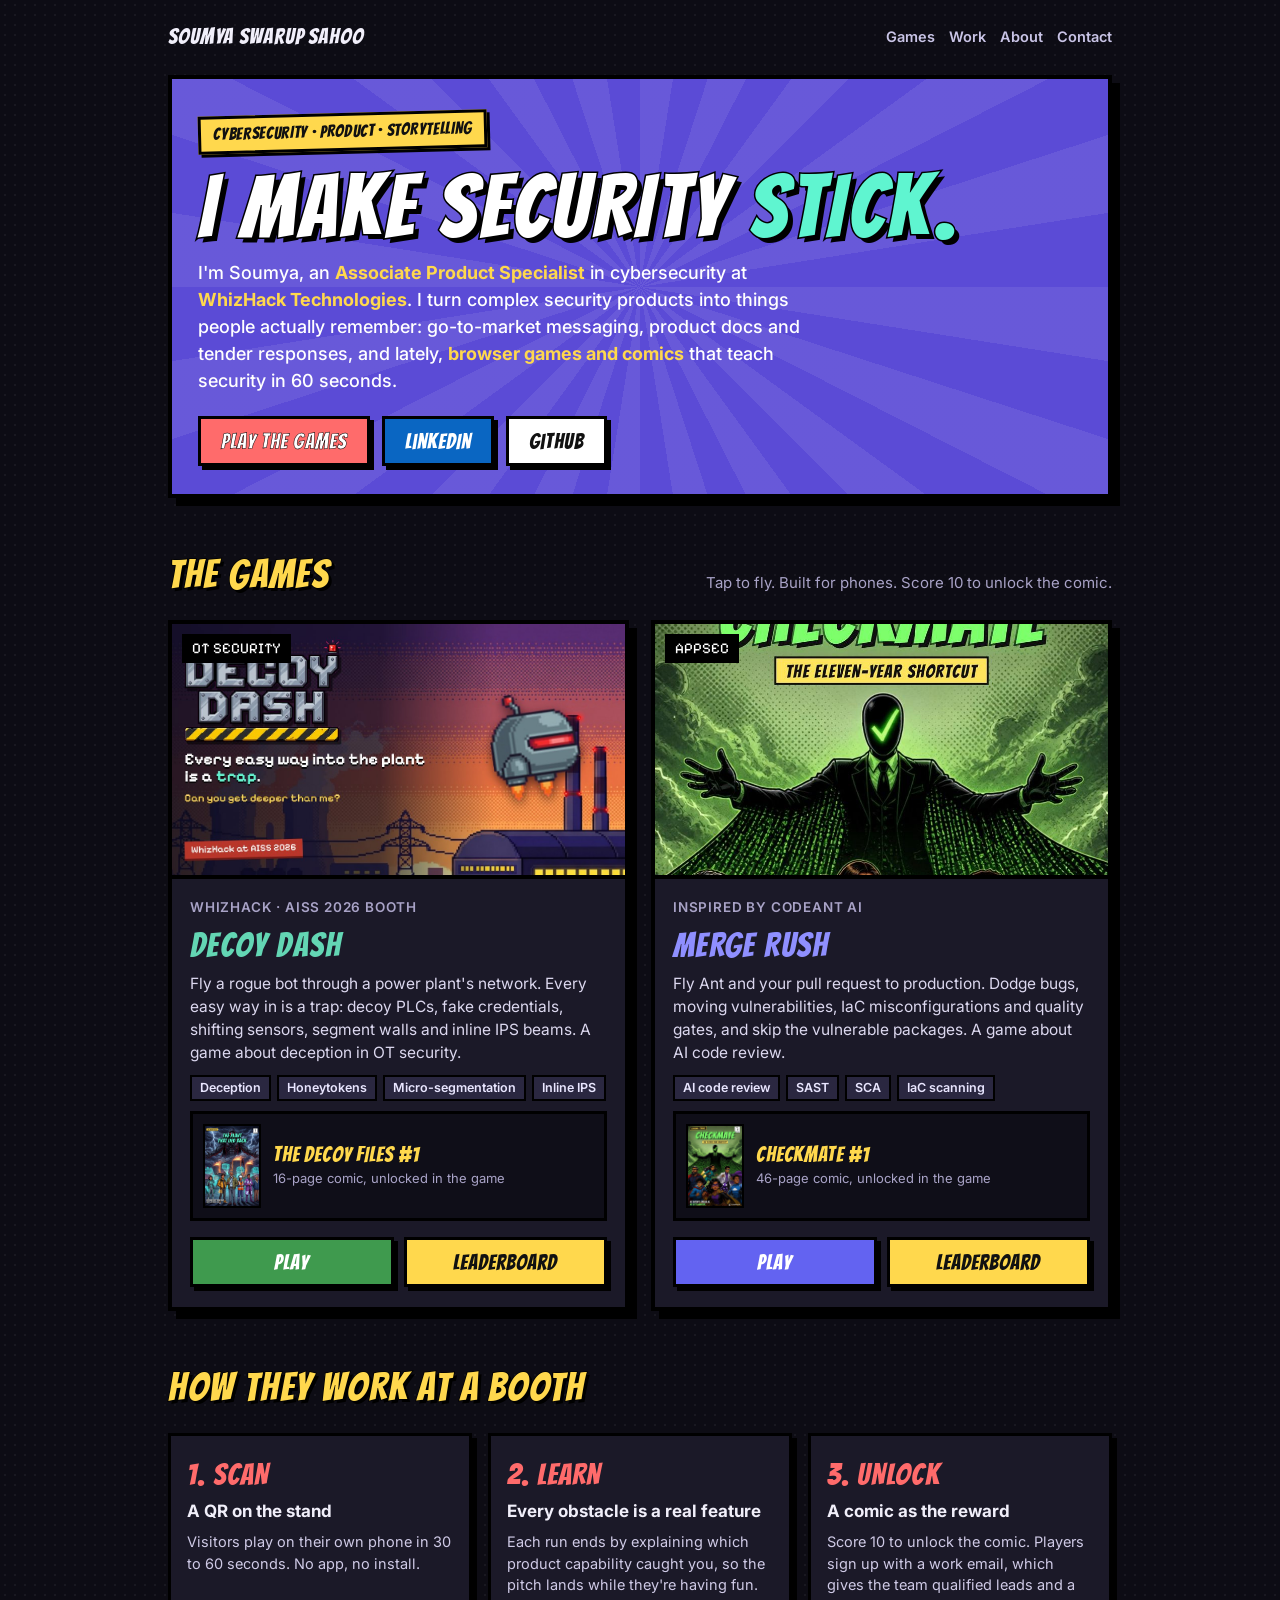
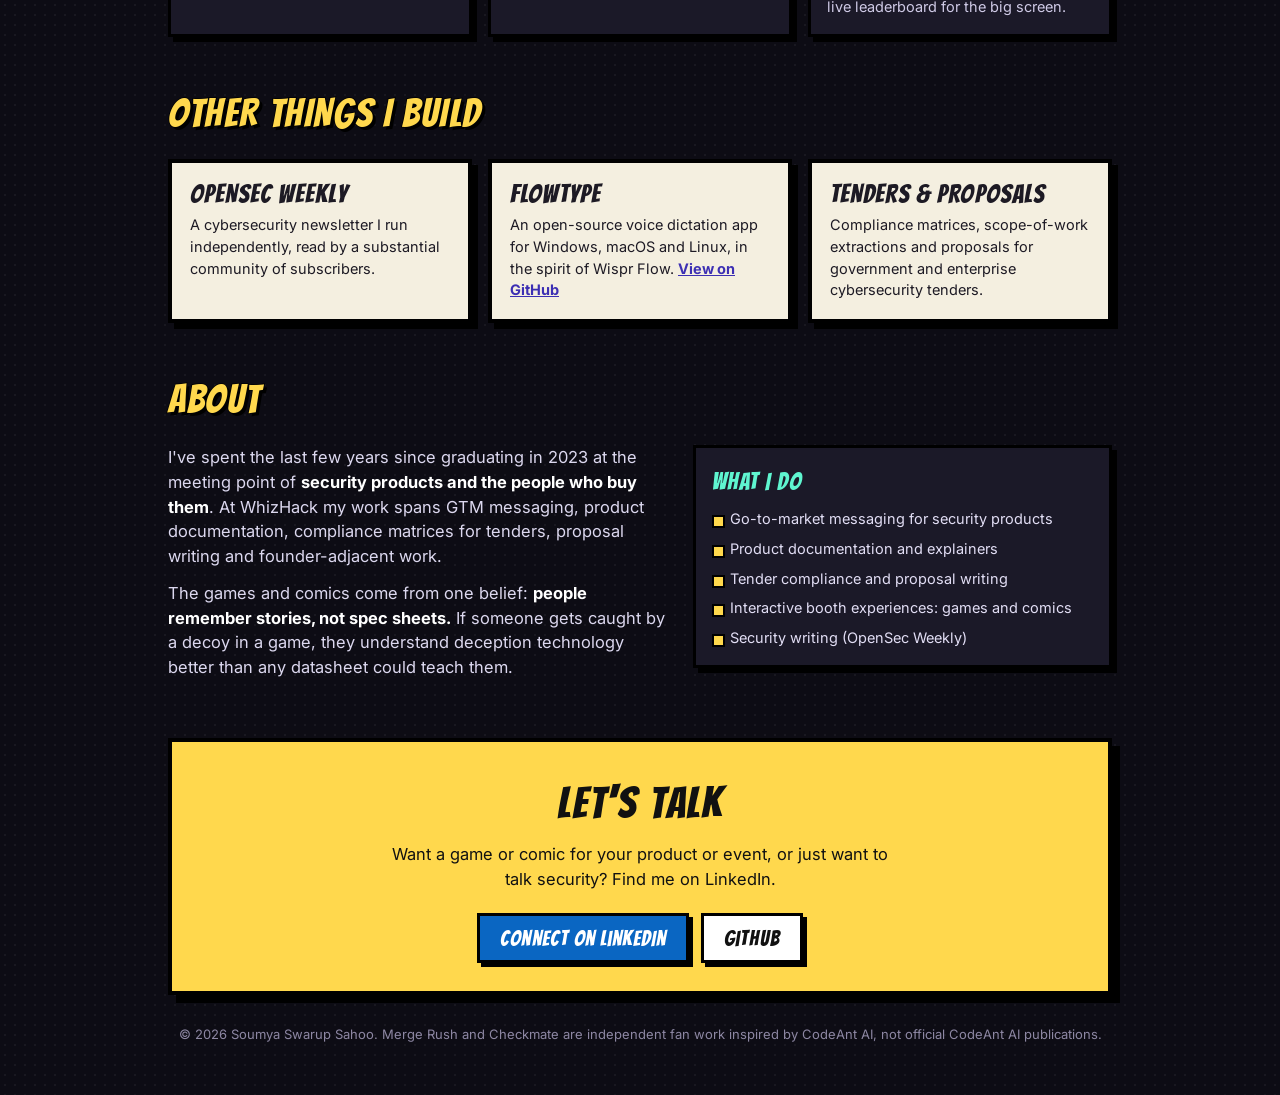
==== index.html @ ad382473 "Add portfolio homepage linking Decoy Dash and Merge Rush Co-Authored-By: Claude Opus 5.5 <noreply@an" ====
<!DOCTYPE html>
<html lang="en">
<head>
<meta charset="utf-8">
<meta name="viewport" content="width=device-width,initial-scale=1,viewport-fit=cover">
<title>Soumya Swarup Sahoo — cybersecurity, games and comics</title>
<meta name="description" content="Soumya Swarup Sahoo: Associate Product Specialist in cybersecurity at WhizHack. Browser games and comics that explain security, plus OpenSec Weekly and FlowType.">
<meta name="theme-color" content="#0d0c14">
<meta property="og:title" content="Soumya Swarup Sahoo">
<meta property="og:description" content="Cybersecurity product work, plus games and comics that make security stick.">
<meta property="og:url" content="https://soumyaswarrup.github.io/">
<meta property="og:image" content="https://soumyaswarrup.github.io/decoy-dash/art/og.jpg">
<meta name="twitter:card" content="summary_large_image">
<link rel="preconnect" href="https://fonts.googleapis.com"><link rel="preconnect" href="https://fonts.gstatic.com" crossorigin>
<link href="https://fonts.googleapis.com/css2?family=Bangers&family=Inter:wght@400;500;600;700&family=Pixelify+Sans:wght@500;700&display=swap" rel="stylesheet">
<style>
*{box-sizing:border-box;margin:0;padding:0}
html{scroll-behavior:smooth}
body{background:#0d0c14;color:#f1effa;font-family:Inter,system-ui,sans-serif;line-height:1.5;
  background-image:radial-gradient(rgba(255,255,255,.05) 1px,transparent 1.4px);background-size:10px 10px}
a{color:inherit}
.wrap{max-width:980px;margin:0 auto;padding:max(20px,env(safe-area-inset-top)) 18px 50px}
.bang{font-family:Bangers,Impact,sans-serif;letter-spacing:.04em;font-weight:400}
.px{font-family:"Pixelify Sans",monospace;font-variant-ligatures:none}

nav{display:flex;justify-content:space-between;align-items:center;gap:12px;margin-bottom:22px}
nav .me{font-size:22px}
nav .links{display:flex;gap:14px;font-size:14.5px;font-weight:600}
nav .links a{text-decoration:none;color:#c9c4e6}
nav .links a:hover{color:#ffd84d}

.hero{position:relative;border:4px solid #000;background:#5b4bd6;box-shadow:8px 8px 0 #000;padding:34px 26px 28px;overflow:hidden}
.hero::before{content:"";position:absolute;inset:-60%;background:repeating-conic-gradient(rgba(255,255,255,.08) 0 9deg,transparent 9deg 18deg);animation:spin 50s linear infinite}
@keyframes spin{to{transform:rotate(360deg)}}
.hero>*{position:relative}
.tag{display:inline-block;background:#ffd84d;color:#111;border:3px solid #000;padding:3px 12px;font-size:17px;box-shadow:3px 3px 0 #000;transform:rotate(-1.5deg)}
.hero h1{font-size:clamp(46px,9vw,88px);line-height:.92;margin:16px 0 12px;color:#fff;-webkit-text-stroke:3px #000;paint-order:stroke fill;text-shadow:5px 5px 0 #000}
.hero h1 em{font-style:normal;color:#5ff5d0}
.hero p{font-size:18px;max-width:640px;color:#fff;font-weight:500}
.hero p b{color:#ffd84d;font-weight:700}
.cta{display:flex;flex-wrap:wrap;gap:12px;margin-top:22px}
.btn{display:inline-flex;align-items:center;justify-content:center;gap:8px;height:50px;padding:0 20px;border:3px solid #000;box-shadow:4px 4px 0 #000;font-family:Bangers,sans-serif;font-size:21px;letter-spacing:.05em;text-decoration:none;color:#111;background:#ffd84d;transition:transform .06s}
.btn:active{transform:translate(3px,3px);box-shadow:1px 1px 0 #000}
.btn.li{background:#0a66c2;color:#fff}.btn.gh{background:#fff}.btn.teal{background:#5ff5d0}.btn.red{background:#ff6b6b;color:#fff;-webkit-text-stroke:.5px #000}
.btn:focus-visible{outline:3px solid #fff;outline-offset:3px}

section{margin-top:46px}
.sh{display:flex;align-items:baseline;justify-content:space-between;gap:10px;margin-bottom:16px;flex-wrap:wrap}
.sh h2{font-size:40px;color:#ffd84d;-webkit-text-stroke:1.5px #000;paint-order:stroke fill;text-shadow:3px 3px 0 #000}
.sh span{color:#a9a3c7;font-size:15px}

.games{display:grid;grid-template-columns:1fr 1fr;gap:22px}
.game{border:4px solid #000;box-shadow:8px 8px 0 #000;background:#1b1928;display:flex;flex-direction:column}
.shot{position:relative;aspect-ratio:16/9;overflow:hidden;border-bottom:4px solid #000;background:#111}
.shot img{width:100%;height:100%;object-fit:cover;display:block}
.shot .badge{position:absolute;left:10px;top:10px;background:#000;color:#fff;font-size:15px;padding:3px 10px}
.game .body{padding:18px 18px 20px;display:flex;flex-direction:column;gap:10px;flex:1}
.game h3{font-size:34px;line-height:1}
.game.dd h3{color:#63d6b4}.game.mr h3{color:#8f8fff}
.game .for{font-size:13.5px;color:#a9a3c7;font-weight:600;text-transform:uppercase;letter-spacing:.06em}
.game p{font-size:15.5px;color:#dcd8ef}
.chips{display:flex;flex-wrap:wrap;gap:6px}
.chips i{font-style:normal;font-size:12.5px;font-weight:600;background:#2a2740;border:2px solid #000;padding:2px 8px;color:#e9e6ff}
.game .row{display:grid;grid-template-columns:1fr 1fr;gap:10px;margin-top:auto;padding-top:6px}
.game .row .btn{width:100%;padding:0 10px}
.game.dd .play{background:#3f9a4e;color:#fff}.game.mr .play{background:#6363f1;color:#fff}
.comic{display:flex;gap:12px;align-items:center;background:#0f0e18;border:3px solid #000;padding:10px;text-decoration:none}
.comic img{width:58px;height:84px;object-fit:cover;border:2px solid #000;flex:0 0 auto}
.comic b{display:block;font-family:Bangers,sans-serif;font-weight:400;font-size:21px;letter-spacing:.04em;color:#ffd84d;line-height:1}
.comic small{font-size:13px;color:#a9a3c7}

.how{display:grid;grid-template-columns:repeat(3,1fr);gap:16px}
.step{background:#1b1928;border:3px solid #000;box-shadow:5px 5px 0 #000;padding:16px}
.step .n{font-size:30px;color:#ff6b6b}
.step h4{font-size:17px;margin:2px 0 6px}
.step p{font-size:14.5px;color:#cfcae6}

.work{display:grid;grid-template-columns:repeat(3,1fr);gap:16px}
.card{background:#f4efe0;color:#1d1a24;border:4px solid #000;box-shadow:6px 6px 0 #000;padding:18px}
.card h3{font-size:26px;line-height:1.05;margin-bottom:6px}
.card p{font-size:14.5px}
.card a{font-weight:700;color:#3c2fb3}

.about{display:grid;grid-template-columns:1.2fr 1fr;gap:22px;align-items:start}
.about .text p{font-size:16.5px;color:#dcd8ef;margin-bottom:12px}
.about .text b{color:#fff}
.skills{background:#1b1928;border:3px solid #000;box-shadow:5px 5px 0 #000;padding:16px}
.skills h4{font-size:24px;color:#5ff5d0;margin-bottom:8px}
.skills ul{list-style:none;display:grid;gap:8px}
.skills li{font-size:14.5px;padding-left:18px;position:relative;color:#e2def5}
.skills li::before{content:"";position:absolute;left:0;top:7px;width:9px;height:9px;background:#ffd84d;border:2px solid #000}

.contact{text-align:center;border:4px solid #000;background:#ffd84d;color:#111;box-shadow:8px 8px 0 #000;padding:28px 18px}
.contact h2{font-size:44px}
.contact p{font-size:16.5px;max-width:520px;margin:6px auto 18px}
.contact .cta{justify-content:center}
footer{margin-top:30px;text-align:center;font-size:13px;color:#8d87a3}

@media (max-width:760px){
  .games,.how,.work,.about{grid-template-columns:1fr}
  nav .links{display:none}
  .hero{padding:26px 18px 22px}.hero p{font-size:16.5px}
}
@media (prefers-reduced-motion:reduce){.hero::before{animation:none}}
</style>
</head>
<body>
<div class="wrap">
  <nav>
    <div class="me bang">SOUMYA SWARUP SAHOO</div>
    <div class="links"><a href="#games">Games</a><a href="#work">Work</a><a href="#about">About</a><a href="#contact">Contact</a></div>
  </nav>

  <header class="hero">
    <span class="tag bang">CYBERSECURITY · PRODUCT · STORYTELLING</span>
    <h1 class="bang">I MAKE SECURITY <em>STICK.</em></h1>
    <p>I'm Soumya, an <b>Associate Product Specialist</b> in cybersecurity at <b>WhizHack Technologies</b>. I turn complex security products into things people actually remember: go-to-market messaging, product docs and tender responses, and lately, <b>browser games and comics</b> that teach security in 60 seconds.</p>
    <div class="cta">
      <a class="btn red" href="#games">Play the games</a>
      <a class="btn li" href="https://www.linkedin.com/in/soumyaswarrup/" target="_blank" rel="noopener">LinkedIn</a>
      <a class="btn gh" href="https://github.com/soumyaswarrup" target="_blank" rel="noopener">GitHub</a>
    </div>
  </header>

  <section id="games">
    <div class="sh"><h2 class="bang">THE GAMES</h2><span>Tap to fly. Built for phones. Score 10 to unlock the comic.</span></div>
    <div class="games">
      <article class="game dd">
        <div class="shot"><img src="decoy-dash/art/og.jpg" alt="Decoy Dash game artwork" loading="lazy"><span class="badge px">OT SECURITY</span></div>
        <div class="body">
          <div class="for">WhizHack · AISS 2026 booth</div>
          <h3 class="bang">DECOY DASH</h3>
          <p>Fly a rogue bot through a power plant's network. Every easy way in is a trap: decoy PLCs, fake credentials, shifting sensors, segment walls and inline IPS beams. A game about deception in OT security.</p>
          <div class="chips"><i>Deception</i><i>Honeytokens</i><i>Micro-segmentation</i><i>Inline IPS</i></div>
          <a class="comic" href="decoy-dash/comic/"><img src="decoy-dash/comic/pages/page-01.jpg" alt="" loading="lazy"><span><b>THE DECOY FILES #1</b><small>16-page comic, unlocked in the game</small></span></a>
          <div class="row"><a class="btn play" href="decoy-dash/">Play</a><a class="btn" href="decoy-dash/#board">Leaderboard</a></div>
        </div>
      </article>

      <article class="game mr">
        <div class="shot"><img src="merge-rush/comic/pages/page-01.jpg" alt="Checkmate comic cover from Merge Rush" loading="lazy" style="object-position:50% 22%"><span class="badge px">APPSEC</span></div>
        <div class="body">
          <div class="for">Inspired by CodeAnt AI</div>
          <h3 class="bang">MERGE RUSH</h3>
          <p>Fly Ant and your pull request to production. Dodge bugs, moving vulnerabilities, IaC misconfigurations and quality gates, and skip the vulnerable packages. A game about AI code review.</p>
          <div class="chips"><i>AI code review</i><i>SAST</i><i>SCA</i><i>IaC scanning</i></div>
          <a class="comic" href="merge-rush/comic/"><img src="merge-rush/comic/pages/page-01.jpg" alt="" loading="lazy"><span><b>CHECKMATE #1</b><small>46-page comic, unlocked in the game</small></span></a>
          <div class="row"><a class="btn play" href="merge-rush/">Play</a><a class="btn" href="merge-rush/#board">Leaderboard</a></div>
        </div>
      </article>
    </div>
  </section>

  <section>
    <div class="sh"><h2 class="bang">HOW THEY WORK AT A BOOTH</h2></div>
    <div class="how">
      <div class="step"><div class="n bang">1. SCAN</div><h4>A QR on the stand</h4><p>Visitors play on their own phone in 30 to 60 seconds. No app, no install.</p></div>
      <div class="step"><div class="n bang">2. LEARN</div><h4>Every obstacle is a real feature</h4><p>Each run ends by explaining which product capability caught you, so the pitch lands while they're having fun.</p></div>
      <div class="step"><div class="n bang">3. UNLOCK</div><h4>A comic as the reward</h4><p>Score 10 to unlock the comic. Players sign up with a work email, which gives the team qualified leads and a live leaderboard for the big screen.</p></div>
    </div>
  </section>

  <section id="work">
    <div class="sh"><h2 class="bang">OTHER THINGS I BUILD</h2></div>
    <div class="work">
      <div class="card"><h3 class="bang">OPENSEC WEEKLY</h3><p>A cybersecurity newsletter I run independently, read by a substantial community of subscribers.</p></div>
      <div class="card"><h3 class="bang">FLOWTYPE</h3><p>An open-source voice dictation app for Windows, macOS and Linux, in the spirit of Wispr Flow. <a href="https://github.com/soumyaswarrup/FlowType" target="_blank" rel="noopener">View on GitHub</a></p></div>
      <div class="card"><h3 class="bang">TENDERS &amp; PROPOSALS</h3><p>Compliance matrices, scope-of-work extractions and proposals for government and enterprise cybersecurity tenders.</p></div>
    </div>
  </section>

  <section id="about">
    <div class="sh"><h2 class="bang">ABOUT</h2></div>
    <div class="about">
      <div class="text">
        <p>I've spent the last few years since graduating in 2023 at the meeting point of <b>security products and the people who buy them</b>. At WhizHack my work spans GTM messaging, product documentation, compliance matrices for tenders, proposal writing and founder-adjacent work.</p>
        <p>The games and comics come from one belief: <b>people remember stories, not spec sheets.</b> If someone gets caught by a decoy in a game, they understand deception technology better than any datasheet could teach them.</p>
      </div>
      <div class="skills">
        <h4 class="bang">WHAT I DO</h4>
        <ul>
          <li>Go-to-market messaging for security products</li>
          <li>Product documentation and explainers</li>
          <li>Tender compliance and proposal writing</li>
          <li>Interactive booth experiences: games and comics</li>
          <li>Security writing (OpenSec Weekly)</li>
        </ul>
      </div>
    </div>
  </section>

  <section id="contact">
    <div class="contact">
      <h2 class="bang">LET'S TALK</h2>
      <p>Want a game or comic for your product or event, or just want to talk security? Find me on LinkedIn.</p>
      <div class="cta"><a class="btn li" href="https://www.linkedin.com/in/soumyaswarrup/" target="_blank" rel="noopener">Connect on LinkedIn</a><a class="btn gh" href="https://github.com/soumyaswarrup" target="_blank" rel="noopener">GitHub</a></div>
    </div>
  </section>

  <footer>© 2026 Soumya Swarup Sahoo. Merge Rush and Checkmate are independent fan work inspired by CodeAnt AI, not official CodeAnt AI publications.</footer>
</div>
</body>
</html>
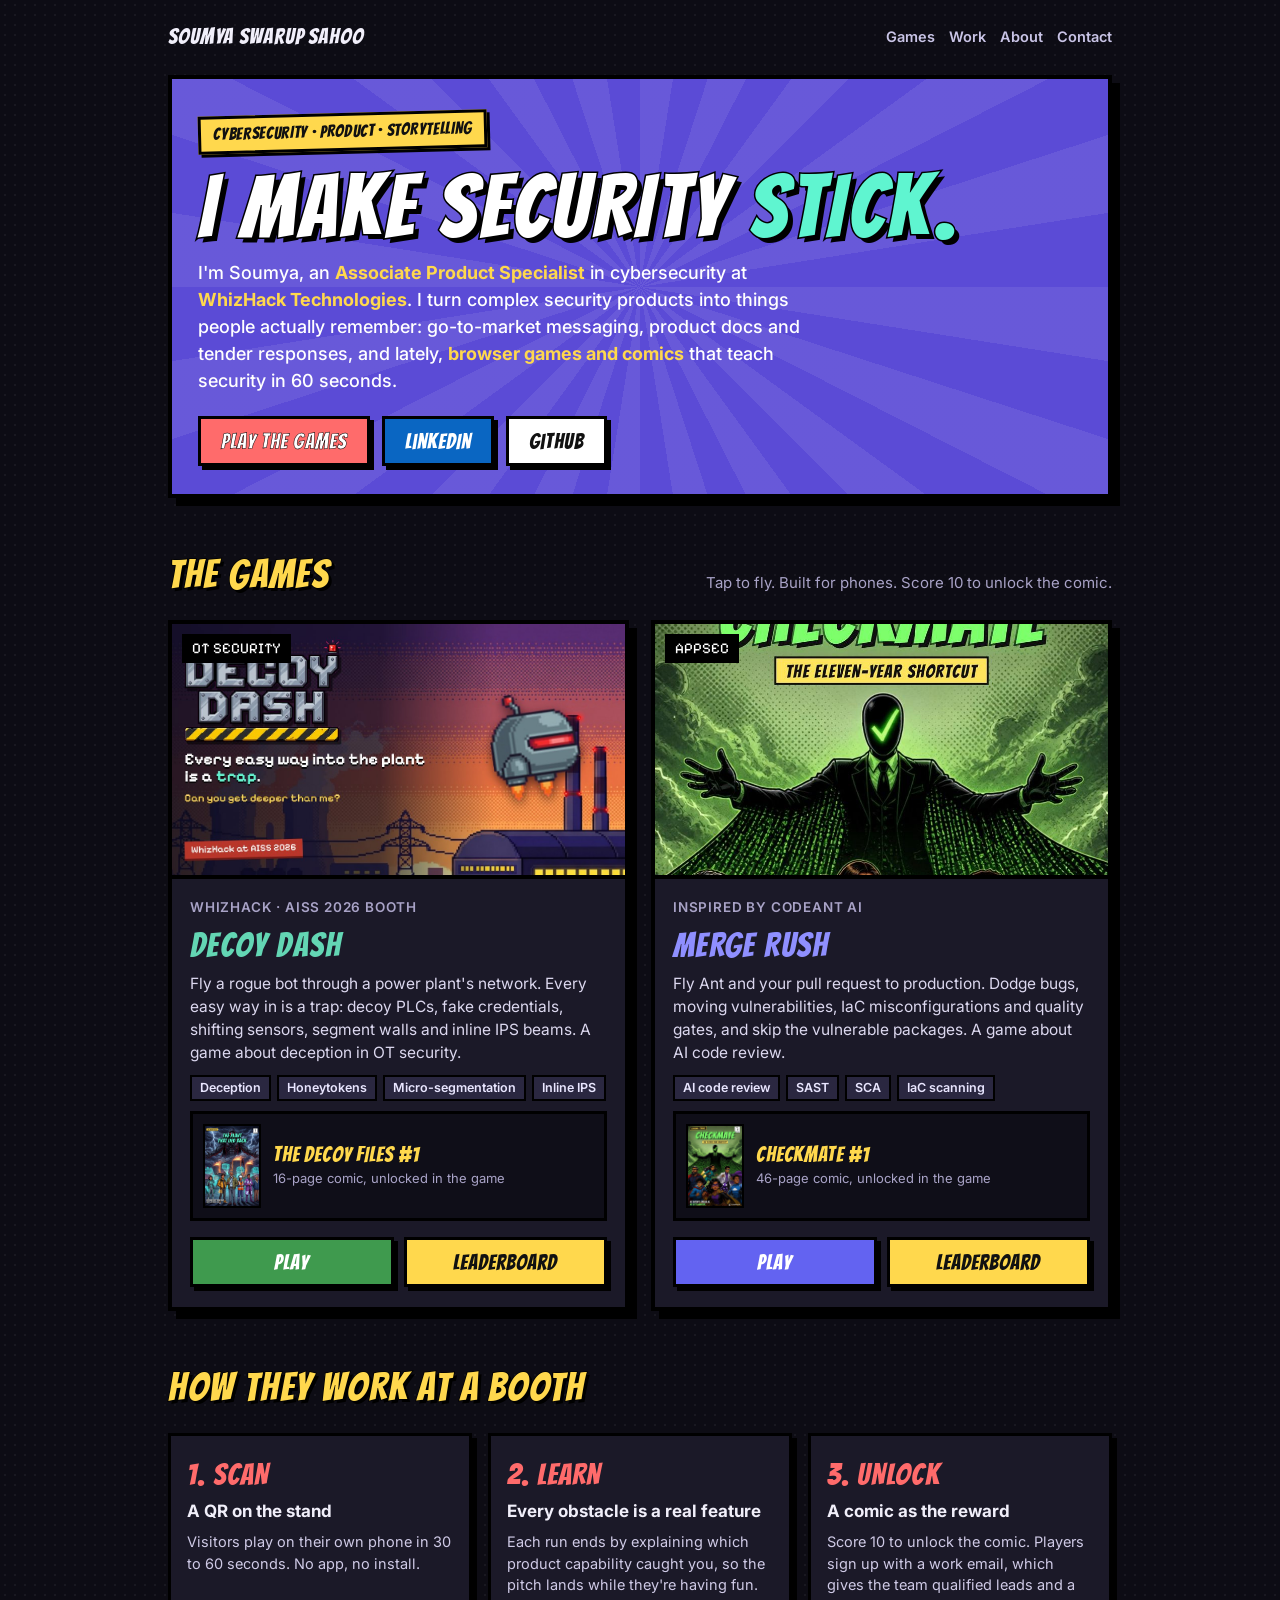
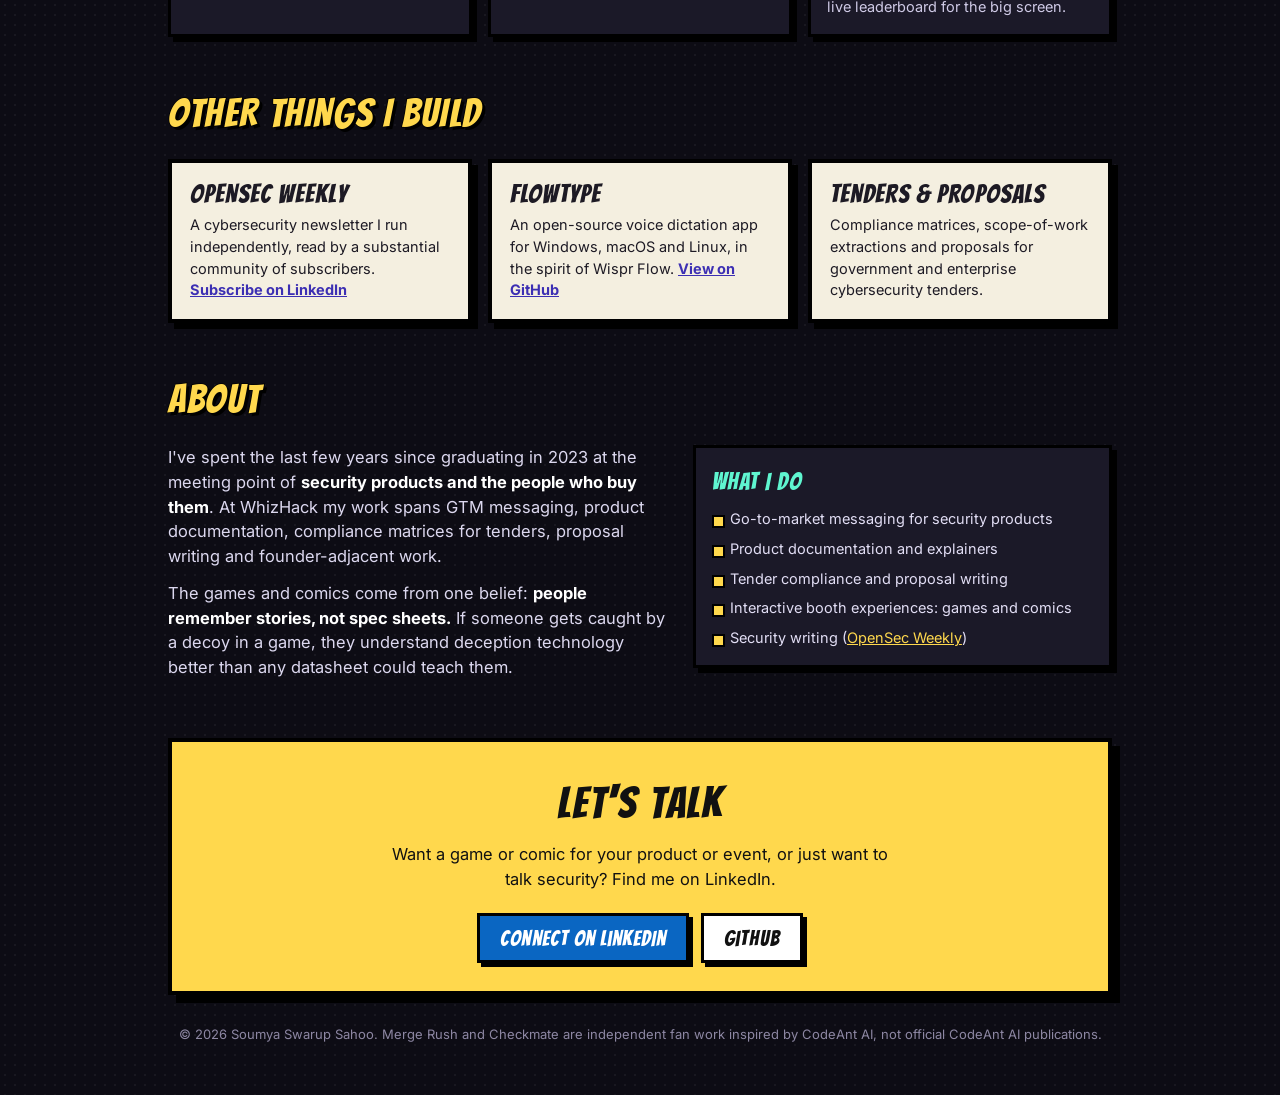
==== commit a62e3108: "Portfolio: link OpenSec Weekly newsletter Co-Authored-By: Claude Opus 5.5 <noreply@anthropic.com> Cl" ====
--- a/index.html
+++ b/index.html
@@ -163,7 +163,7 @@
   <section id="work">
     <div class="sh"><h2 class="bang">OTHER THINGS I BUILD</h2></div>
     <div class="work">
-      <div class="card"><h3 class="bang">OPENSEC WEEKLY</h3><p>A cybersecurity newsletter I run independently, read by a substantial community of subscribers.</p></div>
+      <div class="card"><h3 class="bang">OPENSEC WEEKLY</h3><p>A cybersecurity newsletter I run independently, read by a substantial community of subscribers. <a href="https://www.linkedin.com/newsletters/opensec-weekly-7224090788576555011/" target="_blank" rel="noopener">Subscribe on LinkedIn</a></p></div>
       <div class="card"><h3 class="bang">FLOWTYPE</h3><p>An open-source voice dictation app for Windows, macOS and Linux, in the spirit of Wispr Flow. <a href="https://github.com/soumyaswarrup/FlowType" target="_blank" rel="noopener">View on GitHub</a></p></div>
       <div class="card"><h3 class="bang">TENDERS &amp; PROPOSALS</h3><p>Compliance matrices, scope-of-work extractions and proposals for government and enterprise cybersecurity tenders.</p></div>
     </div>
@@ -183,7 +183,7 @@
           <li>Product documentation and explainers</li>
           <li>Tender compliance and proposal writing</li>
           <li>Interactive booth experiences: games and comics</li>
-          <li>Security writing (OpenSec Weekly)</li>
+          <li>Security writing (<a href="https://www.linkedin.com/newsletters/opensec-weekly-7224090788576555011/" target="_blank" rel="noopener" style="color:#ffd84d">OpenSec Weekly</a>)</li>
         </ul>
       </div>
     </div>
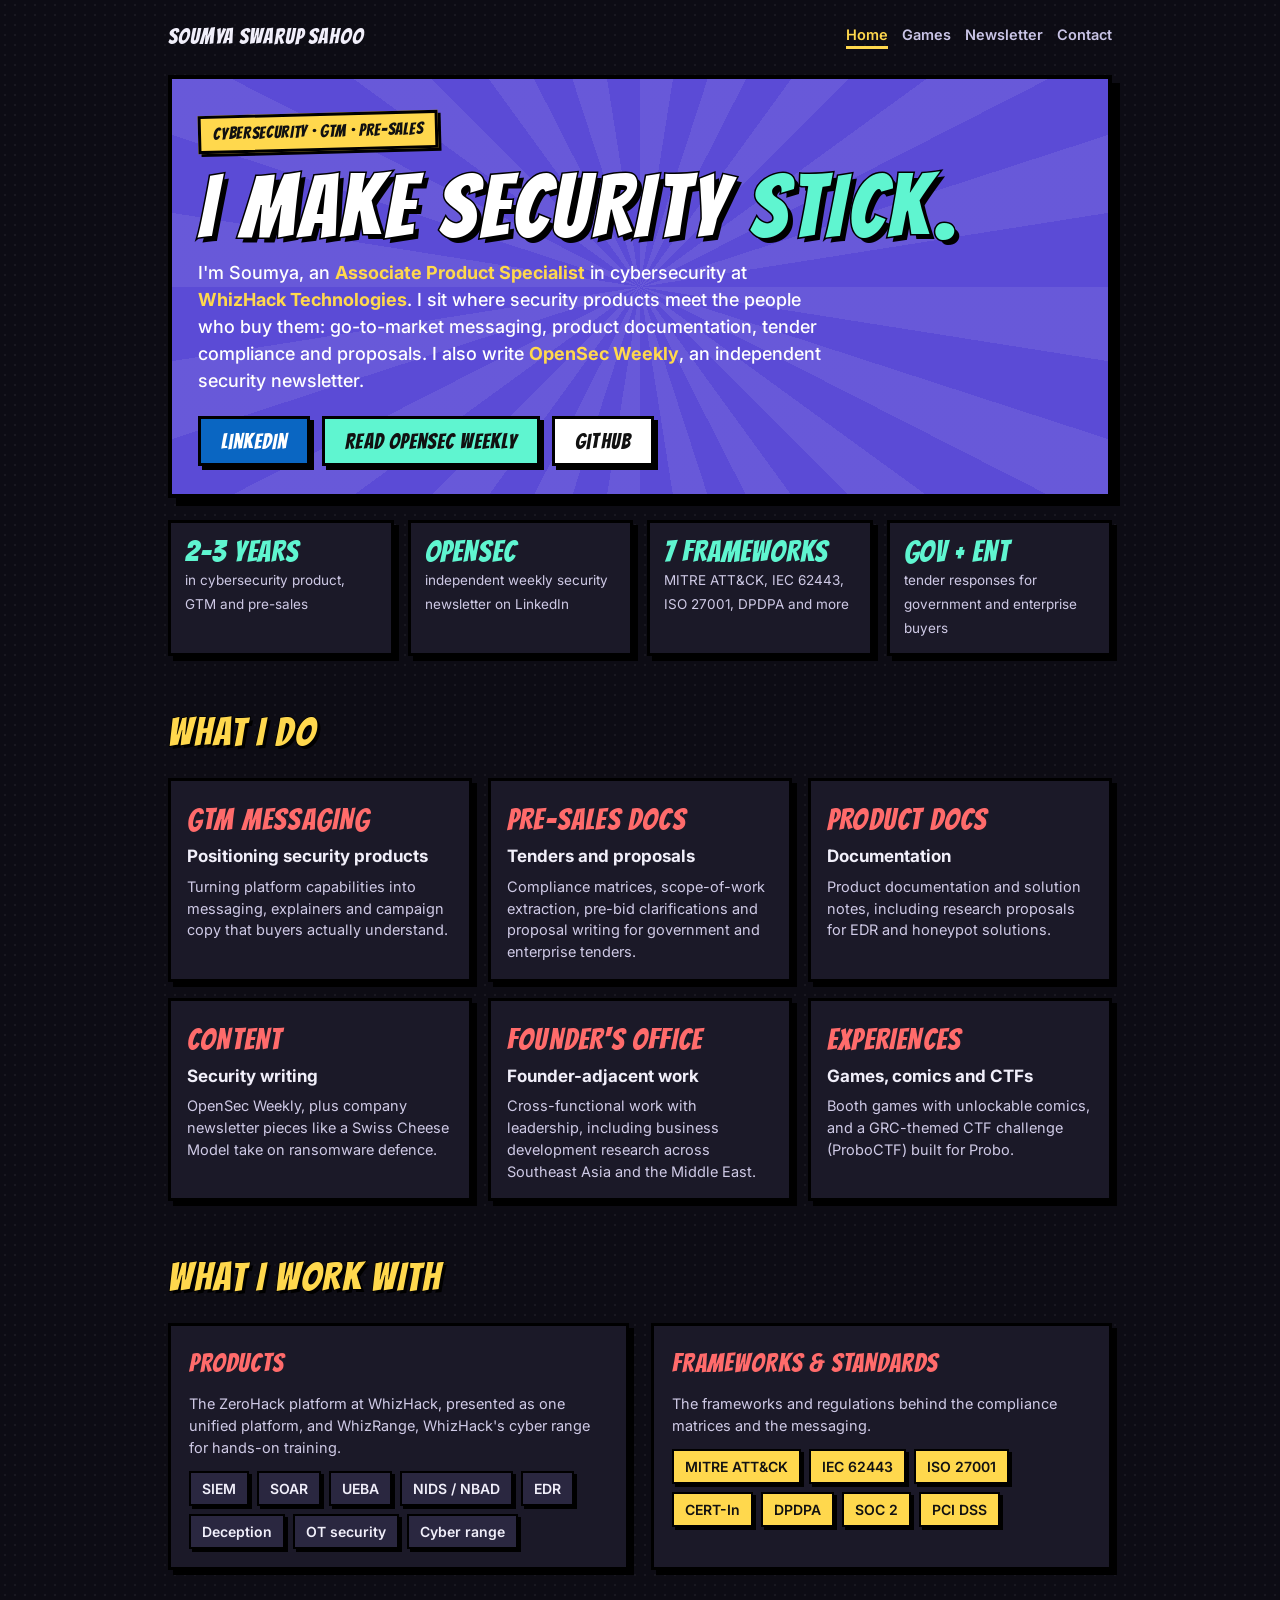
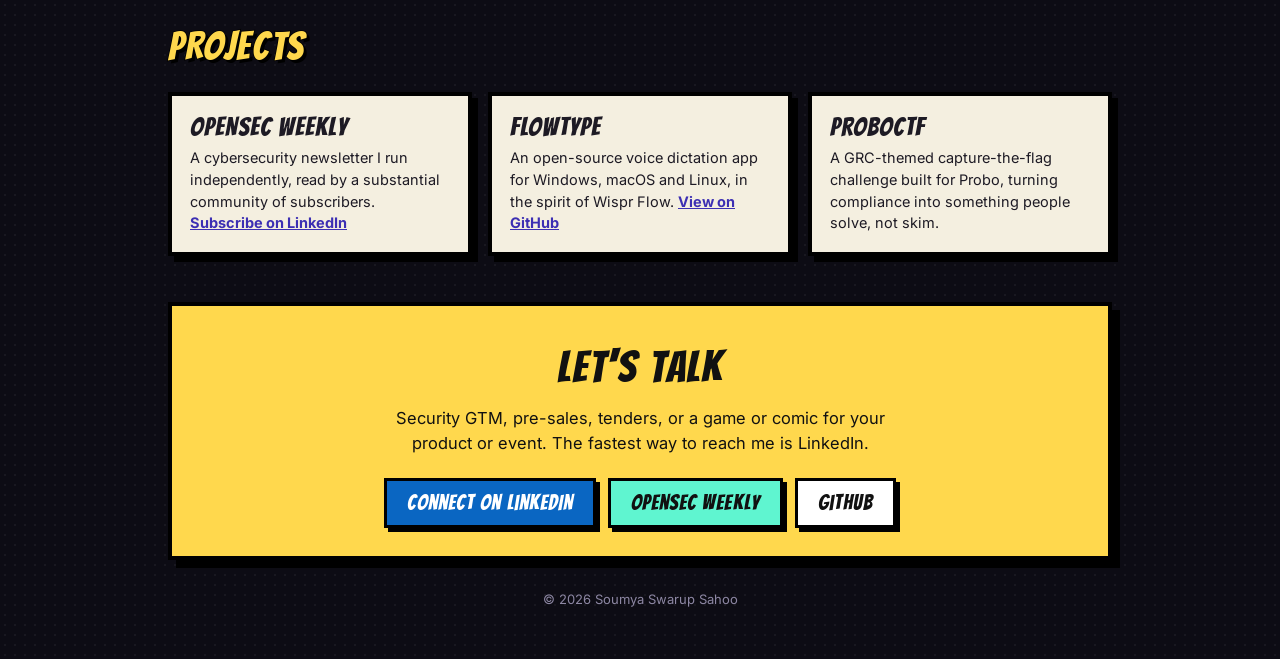
==== commit 00245b78: "Portfolio: home page about Soumya, games moved to a Games tab - Home: role, what I do, products and " ====
--- a/index.html
+++ b/index.html
@@ -3,201 +3,90 @@
 <head>
 <meta charset="utf-8">
 <meta name="viewport" content="width=device-width,initial-scale=1,viewport-fit=cover">
-<title>Soumya Swarup Sahoo — cybersecurity, games and comics</title>
-<meta name="description" content="Soumya Swarup Sahoo: Associate Product Specialist in cybersecurity at WhizHack. Browser games and comics that explain security, plus OpenSec Weekly and FlowType.">
+<title>Soumya Swarup Sahoo — cybersecurity GTM, pre-sales and product</title>
+<meta name="description" content="Soumya Swarup Sahoo: Associate Product Specialist in cybersecurity at WhizHack. GTM messaging, product documentation, tender compliance and proposals. Writes OpenSec Weekly.">
 <meta name="theme-color" content="#0d0c14">
 <meta property="og:title" content="Soumya Swarup Sahoo">
-<meta property="og:description" content="Cybersecurity product work, plus games and comics that make security stick.">
+<meta property="og:description" content="Cybersecurity GTM, pre-sales and product, plus games and comics that make security stick.">
 <meta property="og:url" content="https://soumyaswarrup.github.io/">
 <meta property="og:image" content="https://soumyaswarrup.github.io/decoy-dash/art/og.jpg">
 <meta name="twitter:card" content="summary_large_image">
 <link rel="preconnect" href="https://fonts.googleapis.com"><link rel="preconnect" href="https://fonts.gstatic.com" crossorigin>
 <link href="https://fonts.googleapis.com/css2?family=Bangers&family=Inter:wght@400;500;600;700&family=Pixelify+Sans:wght@500;700&display=swap" rel="stylesheet">
-<style>
-*{box-sizing:border-box;margin:0;padding:0}
-html{scroll-behavior:smooth}
-body{background:#0d0c14;color:#f1effa;font-family:Inter,system-ui,sans-serif;line-height:1.5;
-  background-image:radial-gradient(rgba(255,255,255,.05) 1px,transparent 1.4px);background-size:10px 10px}
-a{color:inherit}
-.wrap{max-width:980px;margin:0 auto;padding:max(20px,env(safe-area-inset-top)) 18px 50px}
-.bang{font-family:Bangers,Impact,sans-serif;letter-spacing:.04em;font-weight:400}
-.px{font-family:"Pixelify Sans",monospace;font-variant-ligatures:none}
-
-nav{display:flex;justify-content:space-between;align-items:center;gap:12px;margin-bottom:22px}
-nav .me{font-size:22px}
-nav .links{display:flex;gap:14px;font-size:14.5px;font-weight:600}
-nav .links a{text-decoration:none;color:#c9c4e6}
-nav .links a:hover{color:#ffd84d}
-
-.hero{position:relative;border:4px solid #000;background:#5b4bd6;box-shadow:8px 8px 0 #000;padding:34px 26px 28px;overflow:hidden}
-.hero::before{content:"";position:absolute;inset:-60%;background:repeating-conic-gradient(rgba(255,255,255,.08) 0 9deg,transparent 9deg 18deg);animation:spin 50s linear infinite}
-@keyframes spin{to{transform:rotate(360deg)}}
-.hero>*{position:relative}
-.tag{display:inline-block;background:#ffd84d;color:#111;border:3px solid #000;padding:3px 12px;font-size:17px;box-shadow:3px 3px 0 #000;transform:rotate(-1.5deg)}
-.hero h1{font-size:clamp(46px,9vw,88px);line-height:.92;margin:16px 0 12px;color:#fff;-webkit-text-stroke:3px #000;paint-order:stroke fill;text-shadow:5px 5px 0 #000}
-.hero h1 em{font-style:normal;color:#5ff5d0}
-.hero p{font-size:18px;max-width:640px;color:#fff;font-weight:500}
-.hero p b{color:#ffd84d;font-weight:700}
-.cta{display:flex;flex-wrap:wrap;gap:12px;margin-top:22px}
-.btn{display:inline-flex;align-items:center;justify-content:center;gap:8px;height:50px;padding:0 20px;border:3px solid #000;box-shadow:4px 4px 0 #000;font-family:Bangers,sans-serif;font-size:21px;letter-spacing:.05em;text-decoration:none;color:#111;background:#ffd84d;transition:transform .06s}
-.btn:active{transform:translate(3px,3px);box-shadow:1px 1px 0 #000}
-.btn.li{background:#0a66c2;color:#fff}.btn.gh{background:#fff}.btn.teal{background:#5ff5d0}.btn.red{background:#ff6b6b;color:#fff;-webkit-text-stroke:.5px #000}
-.btn:focus-visible{outline:3px solid #fff;outline-offset:3px}
-
-section{margin-top:46px}
-.sh{display:flex;align-items:baseline;justify-content:space-between;gap:10px;margin-bottom:16px;flex-wrap:wrap}
-.sh h2{font-size:40px;color:#ffd84d;-webkit-text-stroke:1.5px #000;paint-order:stroke fill;text-shadow:3px 3px 0 #000}
-.sh span{color:#a9a3c7;font-size:15px}
-
-.games{display:grid;grid-template-columns:1fr 1fr;gap:22px}
-.game{border:4px solid #000;box-shadow:8px 8px 0 #000;background:#1b1928;display:flex;flex-direction:column}
-.shot{position:relative;aspect-ratio:16/9;overflow:hidden;border-bottom:4px solid #000;background:#111}
-.shot img{width:100%;height:100%;object-fit:cover;display:block}
-.shot .badge{position:absolute;left:10px;top:10px;background:#000;color:#fff;font-size:15px;padding:3px 10px}
-.game .body{padding:18px 18px 20px;display:flex;flex-direction:column;gap:10px;flex:1}
-.game h3{font-size:34px;line-height:1}
-.game.dd h3{color:#63d6b4}.game.mr h3{color:#8f8fff}
-.game .for{font-size:13.5px;color:#a9a3c7;font-weight:600;text-transform:uppercase;letter-spacing:.06em}
-.game p{font-size:15.5px;color:#dcd8ef}
-.chips{display:flex;flex-wrap:wrap;gap:6px}
-.chips i{font-style:normal;font-size:12.5px;font-weight:600;background:#2a2740;border:2px solid #000;padding:2px 8px;color:#e9e6ff}
-.game .row{display:grid;grid-template-columns:1fr 1fr;gap:10px;margin-top:auto;padding-top:6px}
-.game .row .btn{width:100%;padding:0 10px}
-.game.dd .play{background:#3f9a4e;color:#fff}.game.mr .play{background:#6363f1;color:#fff}
-.comic{display:flex;gap:12px;align-items:center;background:#0f0e18;border:3px solid #000;padding:10px;text-decoration:none}
-.comic img{width:58px;height:84px;object-fit:cover;border:2px solid #000;flex:0 0 auto}
-.comic b{display:block;font-family:Bangers,sans-serif;font-weight:400;font-size:21px;letter-spacing:.04em;color:#ffd84d;line-height:1}
-.comic small{font-size:13px;color:#a9a3c7}
-
-.how{display:grid;grid-template-columns:repeat(3,1fr);gap:16px}
-.step{background:#1b1928;border:3px solid #000;box-shadow:5px 5px 0 #000;padding:16px}
-.step .n{font-size:30px;color:#ff6b6b}
-.step h4{font-size:17px;margin:2px 0 6px}
-.step p{font-size:14.5px;color:#cfcae6}
-
-.work{display:grid;grid-template-columns:repeat(3,1fr);gap:16px}
-.card{background:#f4efe0;color:#1d1a24;border:4px solid #000;box-shadow:6px 6px 0 #000;padding:18px}
-.card h3{font-size:26px;line-height:1.05;margin-bottom:6px}
-.card p{font-size:14.5px}
-.card a{font-weight:700;color:#3c2fb3}
-
-.about{display:grid;grid-template-columns:1.2fr 1fr;gap:22px;align-items:start}
-.about .text p{font-size:16.5px;color:#dcd8ef;margin-bottom:12px}
-.about .text b{color:#fff}
-.skills{background:#1b1928;border:3px solid #000;box-shadow:5px 5px 0 #000;padding:16px}
-.skills h4{font-size:24px;color:#5ff5d0;margin-bottom:8px}
-.skills ul{list-style:none;display:grid;gap:8px}
-.skills li{font-size:14.5px;padding-left:18px;position:relative;color:#e2def5}
-.skills li::before{content:"";position:absolute;left:0;top:7px;width:9px;height:9px;background:#ffd84d;border:2px solid #000}
-
-.contact{text-align:center;border:4px solid #000;background:#ffd84d;color:#111;box-shadow:8px 8px 0 #000;padding:28px 18px}
-.contact h2{font-size:44px}
-.contact p{font-size:16.5px;max-width:520px;margin:6px auto 18px}
-.contact .cta{justify-content:center}
-footer{margin-top:30px;text-align:center;font-size:13px;color:#8d87a3}
-
-@media (max-width:760px){
-  .games,.how,.work,.about{grid-template-columns:1fr}
-  nav .links{display:none}
-  .hero{padding:26px 18px 22px}.hero p{font-size:16.5px}
-}
-@media (prefers-reduced-motion:reduce){.hero::before{animation:none}}
-</style>
+<link rel="stylesheet" href="/site.css">
 </head>
 <body>
 <div class="wrap">
-  <nav>
-    <div class="me bang">SOUMYA SWARUP SAHOO</div>
-    <div class="links"><a href="#games">Games</a><a href="#work">Work</a><a href="#about">About</a><a href="#contact">Contact</a></div>
+  <nav style="flex-wrap:wrap">
+    <a class="me bang" href="/" style="text-decoration:none">SOUMYA SWARUP SAHOO</a>
+    <div class="links"><a class="on" href="/">Home</a><a href="/games/">Games</a><a href="https://www.linkedin.com/newsletters/opensec-weekly-7224090788576555011/" target="_blank" rel="noopener">Newsletter</a><a href="#contact">Contact</a></div>
   </nav>
 
   <header class="hero">
-    <span class="tag bang">CYBERSECURITY · PRODUCT · STORYTELLING</span>
+    <span class="tag bang">CYBERSECURITY · GTM · PRE-SALES</span>
     <h1 class="bang">I MAKE SECURITY <em>STICK.</em></h1>
-    <p>I'm Soumya, an <b>Associate Product Specialist</b> in cybersecurity at <b>WhizHack Technologies</b>. I turn complex security products into things people actually remember: go-to-market messaging, product docs and tender responses, and lately, <b>browser games and comics</b> that teach security in 60 seconds.</p>
+    <p>I'm Soumya, an <b>Associate Product Specialist</b> in cybersecurity at <b>WhizHack Technologies</b>. I sit where security products meet the people who buy them: go-to-market messaging, product documentation, tender compliance and proposals. I also write <b>OpenSec Weekly</b>, an independent security newsletter.</p>
     <div class="cta">
-      <a class="btn red" href="#games">Play the games</a>
       <a class="btn li" href="https://www.linkedin.com/in/soumyaswarrup/" target="_blank" rel="noopener">LinkedIn</a>
+      <a class="btn teal" href="https://www.linkedin.com/newsletters/opensec-weekly-7224090788576555011/" target="_blank" rel="noopener">Read OpenSec Weekly</a>
       <a class="btn gh" href="https://github.com/soumyaswarrup" target="_blank" rel="noopener">GitHub</a>
     </div>
   </header>
 
-  <section id="games">
-    <div class="sh"><h2 class="bang">THE GAMES</h2><span>Tap to fly. Built for phones. Score 10 to unlock the comic.</span></div>
-    <div class="games">
-      <article class="game dd">
-        <div class="shot"><img src="decoy-dash/art/og.jpg" alt="Decoy Dash game artwork" loading="lazy"><span class="badge px">OT SECURITY</span></div>
-        <div class="body">
-          <div class="for">WhizHack · AISS 2026 booth</div>
-          <h3 class="bang">DECOY DASH</h3>
-          <p>Fly a rogue bot through a power plant's network. Every easy way in is a trap: decoy PLCs, fake credentials, shifting sensors, segment walls and inline IPS beams. A game about deception in OT security.</p>
-          <div class="chips"><i>Deception</i><i>Honeytokens</i><i>Micro-segmentation</i><i>Inline IPS</i></div>
-          <a class="comic" href="decoy-dash/comic/"><img src="decoy-dash/comic/pages/page-01.jpg" alt="" loading="lazy"><span><b>THE DECOY FILES #1</b><small>16-page comic, unlocked in the game</small></span></a>
-          <div class="row"><a class="btn play" href="decoy-dash/">Play</a><a class="btn" href="decoy-dash/#board">Leaderboard</a></div>
-        </div>
-      </article>
+  <div class="facts">
+    <div class="fact"><b>2–3 YEARS</b><span>in cybersecurity product, GTM and pre-sales</span></div>
+    <div class="fact"><b>OPENSEC</b><span>independent weekly security newsletter on LinkedIn</span></div>
+    <div class="fact"><b>7 FRAMEWORKS</b><span>MITRE ATT&amp;CK, IEC 62443, ISO 27001, DPDPA and more</span></div>
+    <div class="fact"><b>GOV + ENT</b><span>tender responses for government and enterprise buyers</span></div>
+  </div>
 
-      <article class="game mr">
-        <div class="shot"><img src="merge-rush/comic/pages/page-01.jpg" alt="Checkmate comic cover from Merge Rush" loading="lazy" style="object-position:50% 22%"><span class="badge px">APPSEC</span></div>
-        <div class="body">
-          <div class="for">Inspired by CodeAnt AI</div>
-          <h3 class="bang">MERGE RUSH</h3>
-          <p>Fly Ant and your pull request to production. Dodge bugs, moving vulnerabilities, IaC misconfigurations and quality gates, and skip the vulnerable packages. A game about AI code review.</p>
-          <div class="chips"><i>AI code review</i><i>SAST</i><i>SCA</i><i>IaC scanning</i></div>
-          <a class="comic" href="merge-rush/comic/"><img src="merge-rush/comic/pages/page-01.jpg" alt="" loading="lazy"><span><b>CHECKMATE #1</b><small>46-page comic, unlocked in the game</small></span></a>
-          <div class="row"><a class="btn play" href="merge-rush/">Play</a><a class="btn" href="merge-rush/#board">Leaderboard</a></div>
-        </div>
-      </article>
+  <section id="what">
+    <div class="sh"><h2 class="bang">WHAT I DO</h2></div>
+    <div class="xp">
+      <div class="step"><div class="n bang">GTM MESSAGING</div><h4>Positioning security products</h4><p>Turning platform capabilities into messaging, explainers and campaign copy that buyers actually understand.</p></div>
+      <div class="step"><div class="n bang">PRE-SALES DOCS</div><h4>Tenders and proposals</h4><p>Compliance matrices, scope-of-work extraction, pre-bid clarifications and proposal writing for government and enterprise tenders.</p></div>
+      <div class="step"><div class="n bang">PRODUCT DOCS</div><h4>Documentation</h4><p>Product documentation and solution notes, including research proposals for EDR and honeypot solutions.</p></div>
+      <div class="step"><div class="n bang">CONTENT</div><h4>Security writing</h4><p>OpenSec Weekly, plus company newsletter pieces like a Swiss Cheese Model take on ransomware defence.</p></div>
+      <div class="step"><div class="n bang">FOUNDER'S OFFICE</div><h4>Founder-adjacent work</h4><p>Cross-functional work with leadership, including business development research across Southeast Asia and the Middle East.</p></div>
+      <div class="step"><div class="n bang">EXPERIENCES</div><h4>Games, comics and CTFs</h4><p>Booth games with unlockable comics, and a GRC-themed CTF challenge (ProboCTF) built for Probo.</p></div>
     </div>
   </section>
 
-  <section>
-    <div class="sh"><h2 class="bang">HOW THEY WORK AT A BOOTH</h2></div>
-    <div class="how">
-      <div class="step"><div class="n bang">1. SCAN</div><h4>A QR on the stand</h4><p>Visitors play on their own phone in 30 to 60 seconds. No app, no install.</p></div>
-      <div class="step"><div class="n bang">2. LEARN</div><h4>Every obstacle is a real feature</h4><p>Each run ends by explaining which product capability caught you, so the pitch lands while they're having fun.</p></div>
-      <div class="step"><div class="n bang">3. UNLOCK</div><h4>A comic as the reward</h4><p>Score 10 to unlock the comic. Players sign up with a work email, which gives the team qualified leads and a live leaderboard for the big screen.</p></div>
+  <section id="stack">
+    <div class="sh"><h2 class="bang">WHAT I WORK WITH</h2></div>
+    <div class="two">
+      <div class="box">
+        <h4 class="bang">PRODUCTS</h4>
+        <p>The ZeroHack platform at WhizHack, presented as one unified platform, and WhizRange, WhizHack's cyber range for hands-on training.</p>
+        <div class="pills"><i>SIEM</i><i>SOAR</i><i>UEBA</i><i>NIDS / NBAD</i><i>EDR</i><i>Deception</i><i>OT security</i><i>Cyber range</i></div>
+      </div>
+      <div class="box">
+        <h4 class="bang">FRAMEWORKS &amp; STANDARDS</h4>
+        <p>The frameworks and regulations behind the compliance matrices and the messaging.</p>
+        <div class="pills y"><i>MITRE ATT&amp;CK</i><i>IEC 62443</i><i>ISO 27001</i><i>CERT-In</i><i>DPDPA</i><i>SOC 2</i><i>PCI DSS</i></div>
+      </div>
     </div>
   </section>
 
   <section id="work">
-    <div class="sh"><h2 class="bang">OTHER THINGS I BUILD</h2></div>
+    <div class="sh"><h2 class="bang">PROJECTS</h2></div>
     <div class="work">
       <div class="card"><h3 class="bang">OPENSEC WEEKLY</h3><p>A cybersecurity newsletter I run independently, read by a substantial community of subscribers. <a href="https://www.linkedin.com/newsletters/opensec-weekly-7224090788576555011/" target="_blank" rel="noopener">Subscribe on LinkedIn</a></p></div>
       <div class="card"><h3 class="bang">FLOWTYPE</h3><p>An open-source voice dictation app for Windows, macOS and Linux, in the spirit of Wispr Flow. <a href="https://github.com/soumyaswarrup/FlowType" target="_blank" rel="noopener">View on GitHub</a></p></div>
-      <div class="card"><h3 class="bang">TENDERS &amp; PROPOSALS</h3><p>Compliance matrices, scope-of-work extractions and proposals for government and enterprise cybersecurity tenders.</p></div>
+      <div class="card"><h3 class="bang">PROBOCTF</h3><p>A GRC-themed capture-the-flag challenge built for Probo, turning compliance into something people solve, not skim.</p></div>
     </div>
   </section>
 
-  <section id="about">
-    <div class="sh"><h2 class="bang">ABOUT</h2></div>
-    <div class="about">
-      <div class="text">
-        <p>I've spent the last few years since graduating in 2023 at the meeting point of <b>security products and the people who buy them</b>. At WhizHack my work spans GTM messaging, product documentation, compliance matrices for tenders, proposal writing and founder-adjacent work.</p>
-        <p>The games and comics come from one belief: <b>people remember stories, not spec sheets.</b> If someone gets caught by a decoy in a game, they understand deception technology better than any datasheet could teach them.</p>
-      </div>
-      <div class="skills">
-        <h4 class="bang">WHAT I DO</h4>
-        <ul>
-          <li>Go-to-market messaging for security products</li>
-          <li>Product documentation and explainers</li>
-          <li>Tender compliance and proposal writing</li>
-          <li>Interactive booth experiences: games and comics</li>
-          <li>Security writing (<a href="https://www.linkedin.com/newsletters/opensec-weekly-7224090788576555011/" target="_blank" rel="noopener" style="color:#ffd84d">OpenSec Weekly</a>)</li>
-        </ul>
-      </div>
-    </div>
-  </section>
 
   <section id="contact">
     <div class="contact">
       <h2 class="bang">LET'S TALK</h2>
-      <p>Want a game or comic for your product or event, or just want to talk security? Find me on LinkedIn.</p>
-      <div class="cta"><a class="btn li" href="https://www.linkedin.com/in/soumyaswarrup/" target="_blank" rel="noopener">Connect on LinkedIn</a><a class="btn gh" href="https://github.com/soumyaswarrup" target="_blank" rel="noopener">GitHub</a></div>
+      <p>Security GTM, pre-sales, tenders, or a game or comic for your product or event. The fastest way to reach me is LinkedIn.</p>
+      <div class="cta"><a class="btn li" href="https://www.linkedin.com/in/soumyaswarrup/" target="_blank" rel="noopener">Connect on LinkedIn</a><a class="btn teal" href="https://www.linkedin.com/newsletters/opensec-weekly-7224090788576555011/" target="_blank" rel="noopener">OpenSec Weekly</a><a class="btn gh" href="https://github.com/soumyaswarrup" target="_blank" rel="noopener">GitHub</a></div>
     </div>
   </section>
 
-  <footer>© 2026 Soumya Swarup Sahoo. Merge Rush and Checkmate are independent fan work inspired by CodeAnt AI, not official CodeAnt AI publications.</footer>
+  <footer>© 2026 Soumya Swarup Sahoo</footer>
 </div>
 </body>
 </html>
--- a/site.css
+++ b/site.css
@@ -0,0 +1,109 @@
+*{box-sizing:border-box;margin:0;padding:0}
+html{scroll-behavior:smooth}
+body{background:#0d0c14;color:#f1effa;font-family:Inter,system-ui,sans-serif;line-height:1.5;
+  background-image:radial-gradient(rgba(255,255,255,.05) 1px,transparent 1.4px);background-size:10px 10px}
+a{color:inherit}
+.wrap{max-width:980px;margin:0 auto;padding:max(20px,env(safe-area-inset-top)) 18px 50px}
+.bang{font-family:Bangers,Impact,sans-serif;letter-spacing:.04em;font-weight:400}
+.px{font-family:"Pixelify Sans",monospace;font-variant-ligatures:none}
+
+nav{display:flex;justify-content:space-between;align-items:center;gap:12px;margin-bottom:22px}
+nav .me{font-size:22px}
+nav .links{display:flex;gap:14px;font-size:14.5px;font-weight:600}
+nav .links a{text-decoration:none;color:#c9c4e6}
+nav .links a:hover{color:#ffd84d}
+
+.hero{position:relative;border:4px solid #000;background:#5b4bd6;box-shadow:8px 8px 0 #000;padding:34px 26px 28px;overflow:hidden}
+.hero::before{content:"";position:absolute;inset:-60%;background:repeating-conic-gradient(rgba(255,255,255,.08) 0 9deg,transparent 9deg 18deg);animation:spin 50s linear infinite}
+@keyframes spin{to{transform:rotate(360deg)}}
+.hero>*{position:relative}
+.tag{display:inline-block;background:#ffd84d;color:#111;border:3px solid #000;padding:3px 12px;font-size:17px;box-shadow:3px 3px 0 #000;transform:rotate(-1.5deg)}
+.hero h1{font-size:clamp(46px,9vw,88px);line-height:.92;margin:16px 0 12px;color:#fff;-webkit-text-stroke:3px #000;paint-order:stroke fill;text-shadow:5px 5px 0 #000}
+.hero h1 em{font-style:normal;color:#5ff5d0}
+.hero p{font-size:18px;max-width:640px;color:#fff;font-weight:500}
+.hero p b{color:#ffd84d;font-weight:700}
+.cta{display:flex;flex-wrap:wrap;gap:12px;margin-top:22px}
+.btn{display:inline-flex;align-items:center;justify-content:center;gap:8px;height:50px;padding:0 20px;border:3px solid #000;box-shadow:4px 4px 0 #000;font-family:Bangers,sans-serif;font-size:21px;letter-spacing:.05em;text-decoration:none;color:#111;background:#ffd84d;transition:transform .06s}
+.btn:active{transform:translate(3px,3px);box-shadow:1px 1px 0 #000}
+.btn.li{background:#0a66c2;color:#fff}.btn.gh{background:#fff}.btn.teal{background:#5ff5d0}.btn.red{background:#ff6b6b;color:#fff;-webkit-text-stroke:.5px #000}
+.btn:focus-visible{outline:3px solid #fff;outline-offset:3px}
+
+section{margin-top:46px}
+.sh{display:flex;align-items:baseline;justify-content:space-between;gap:10px;margin-bottom:16px;flex-wrap:wrap}
+.sh h2{font-size:40px;color:#ffd84d;-webkit-text-stroke:1.5px #000;paint-order:stroke fill;text-shadow:3px 3px 0 #000}
+.sh span{color:#a9a3c7;font-size:15px}
+
+.games{display:grid;grid-template-columns:1fr 1fr;gap:22px}
+.game{border:4px solid #000;box-shadow:8px 8px 0 #000;background:#1b1928;display:flex;flex-direction:column}
+.shot{position:relative;aspect-ratio:16/9;overflow:hidden;border-bottom:4px solid #000;background:#111}
+.shot img{width:100%;height:100%;object-fit:cover;display:block}
+.shot .badge{position:absolute;left:10px;top:10px;background:#000;color:#fff;font-size:15px;padding:3px 10px}
+.game .body{padding:18px 18px 20px;display:flex;flex-direction:column;gap:10px;flex:1}
+.game h3{font-size:34px;line-height:1}
+.game.dd h3{color:#63d6b4}.game.mr h3{color:#8f8fff}
+.game .for{font-size:13.5px;color:#a9a3c7;font-weight:600;text-transform:uppercase;letter-spacing:.06em}
+.game p{font-size:15.5px;color:#dcd8ef}
+.chips{display:flex;flex-wrap:wrap;gap:6px}
+.chips i{font-style:normal;font-size:12.5px;font-weight:600;background:#2a2740;border:2px solid #000;padding:2px 8px;color:#e9e6ff}
+.game .row{display:grid;grid-template-columns:1fr 1fr;gap:10px;margin-top:auto;padding-top:6px}
+.game .row .btn{width:100%;padding:0 10px}
+.game.dd .play{background:#3f9a4e;color:#fff}.game.mr .play{background:#6363f1;color:#fff}
+.comic{display:flex;gap:12px;align-items:center;background:#0f0e18;border:3px solid #000;padding:10px;text-decoration:none}
+.comic img{width:58px;height:84px;object-fit:cover;border:2px solid #000;flex:0 0 auto}
+.comic b{display:block;font-family:Bangers,sans-serif;font-weight:400;font-size:21px;letter-spacing:.04em;color:#ffd84d;line-height:1}
+.comic small{font-size:13px;color:#a9a3c7}
+
+.how{display:grid;grid-template-columns:repeat(3,1fr);gap:16px}
+.step{background:#1b1928;border:3px solid #000;box-shadow:5px 5px 0 #000;padding:16px}
+.step .n{font-size:30px;color:#ff6b6b}
+.step h4{font-size:17px;margin:2px 0 6px}
+.step p{font-size:14.5px;color:#cfcae6}
+
+.work{display:grid;grid-template-columns:repeat(3,1fr);gap:16px}
+.card{background:#f4efe0;color:#1d1a24;border:4px solid #000;box-shadow:6px 6px 0 #000;padding:18px}
+.card h3{font-size:26px;line-height:1.05;margin-bottom:6px}
+.card p{font-size:14.5px}
+.card a{font-weight:700;color:#3c2fb3}
+
+.about{display:grid;grid-template-columns:1.2fr 1fr;gap:22px;align-items:start}
+.about .text p{font-size:16.5px;color:#dcd8ef;margin-bottom:12px}
+.about .text b{color:#fff}
+.skills{background:#1b1928;border:3px solid #000;box-shadow:5px 5px 0 #000;padding:16px}
+.skills h4{font-size:24px;color:#5ff5d0;margin-bottom:8px}
+.skills ul{list-style:none;display:grid;gap:8px}
+.skills li{font-size:14.5px;padding-left:18px;position:relative;color:#e2def5}
+.skills li::before{content:"";position:absolute;left:0;top:7px;width:9px;height:9px;background:#ffd84d;border:2px solid #000}
+
+.contact{text-align:center;border:4px solid #000;background:#ffd84d;color:#111;box-shadow:8px 8px 0 #000;padding:28px 18px}
+.contact h2{font-size:44px}
+.contact p{font-size:16.5px;max-width:520px;margin:6px auto 18px}
+.contact .cta{justify-content:center}
+footer{margin-top:30px;text-align:center;font-size:13px;color:#8d87a3}
+
+@media (max-width:760px){
+  .games,.how,.work,.about{grid-template-columns:1fr}
+  nav .links{display:none}
+  .hero{padding:26px 18px 22px}.hero p{font-size:16.5px}
+}
+@media (prefers-reduced-motion:reduce){.hero::before{animation:none}}
+
+nav .links a.on{color:#ffd84d;border-bottom:3px solid #ffd84d}
+.facts{display:grid;grid-template-columns:repeat(4,1fr);gap:14px;margin-top:22px}
+.fact{background:#1b1928;border:3px solid #000;box-shadow:5px 5px 0 #000;padding:14px}
+.fact b{display:block;font-family:Bangers,sans-serif;font-weight:400;font-size:30px;letter-spacing:.03em;color:#5ff5d0;line-height:1}
+.fact span{font-size:13.5px;color:#cfcae6}
+.xp{display:grid;grid-template-columns:repeat(3,1fr);gap:16px}
+.xp .step h4{font-size:17px}
+.pills{display:flex;flex-wrap:wrap;gap:8px}
+.pills i{font-style:normal;font-weight:600;font-size:14px;background:#2a2740;border:2px solid #000;box-shadow:3px 3px 0 #000;padding:5px 11px;color:#f1effa}
+.pills.y i{background:#ffd84d;color:#111}
+.two{display:grid;grid-template-columns:1fr 1fr;gap:22px}
+.box{background:#1b1928;border:3px solid #000;box-shadow:5px 5px 0 #000;padding:18px}
+.box h4{font-size:26px;color:#ff6b6b;margin-bottom:10px}
+.box p{font-size:14.5px;color:#cfcae6;margin-bottom:12px}
+.teaser{display:grid;grid-template-columns:1fr 1fr;gap:16px}
+.teaser a{display:flex;gap:14px;align-items:center;background:#1b1928;border:3px solid #000;box-shadow:5px 5px 0 #000;padding:12px;text-decoration:none}
+.teaser img{width:110px;height:70px;object-fit:cover;border:2px solid #000}
+.teaser b{display:block;font-family:Bangers,sans-serif;font-weight:400;font-size:26px;letter-spacing:.04em;color:#ffd84d;line-height:1}
+.teaser small{color:#a9a3c7;font-size:13.5px}
+@media (max-width:760px){.facts{grid-template-columns:1fr 1fr}.xp,.two,.teaser{grid-template-columns:1fr}nav .links{display:flex;gap:10px;font-size:13.5px}}
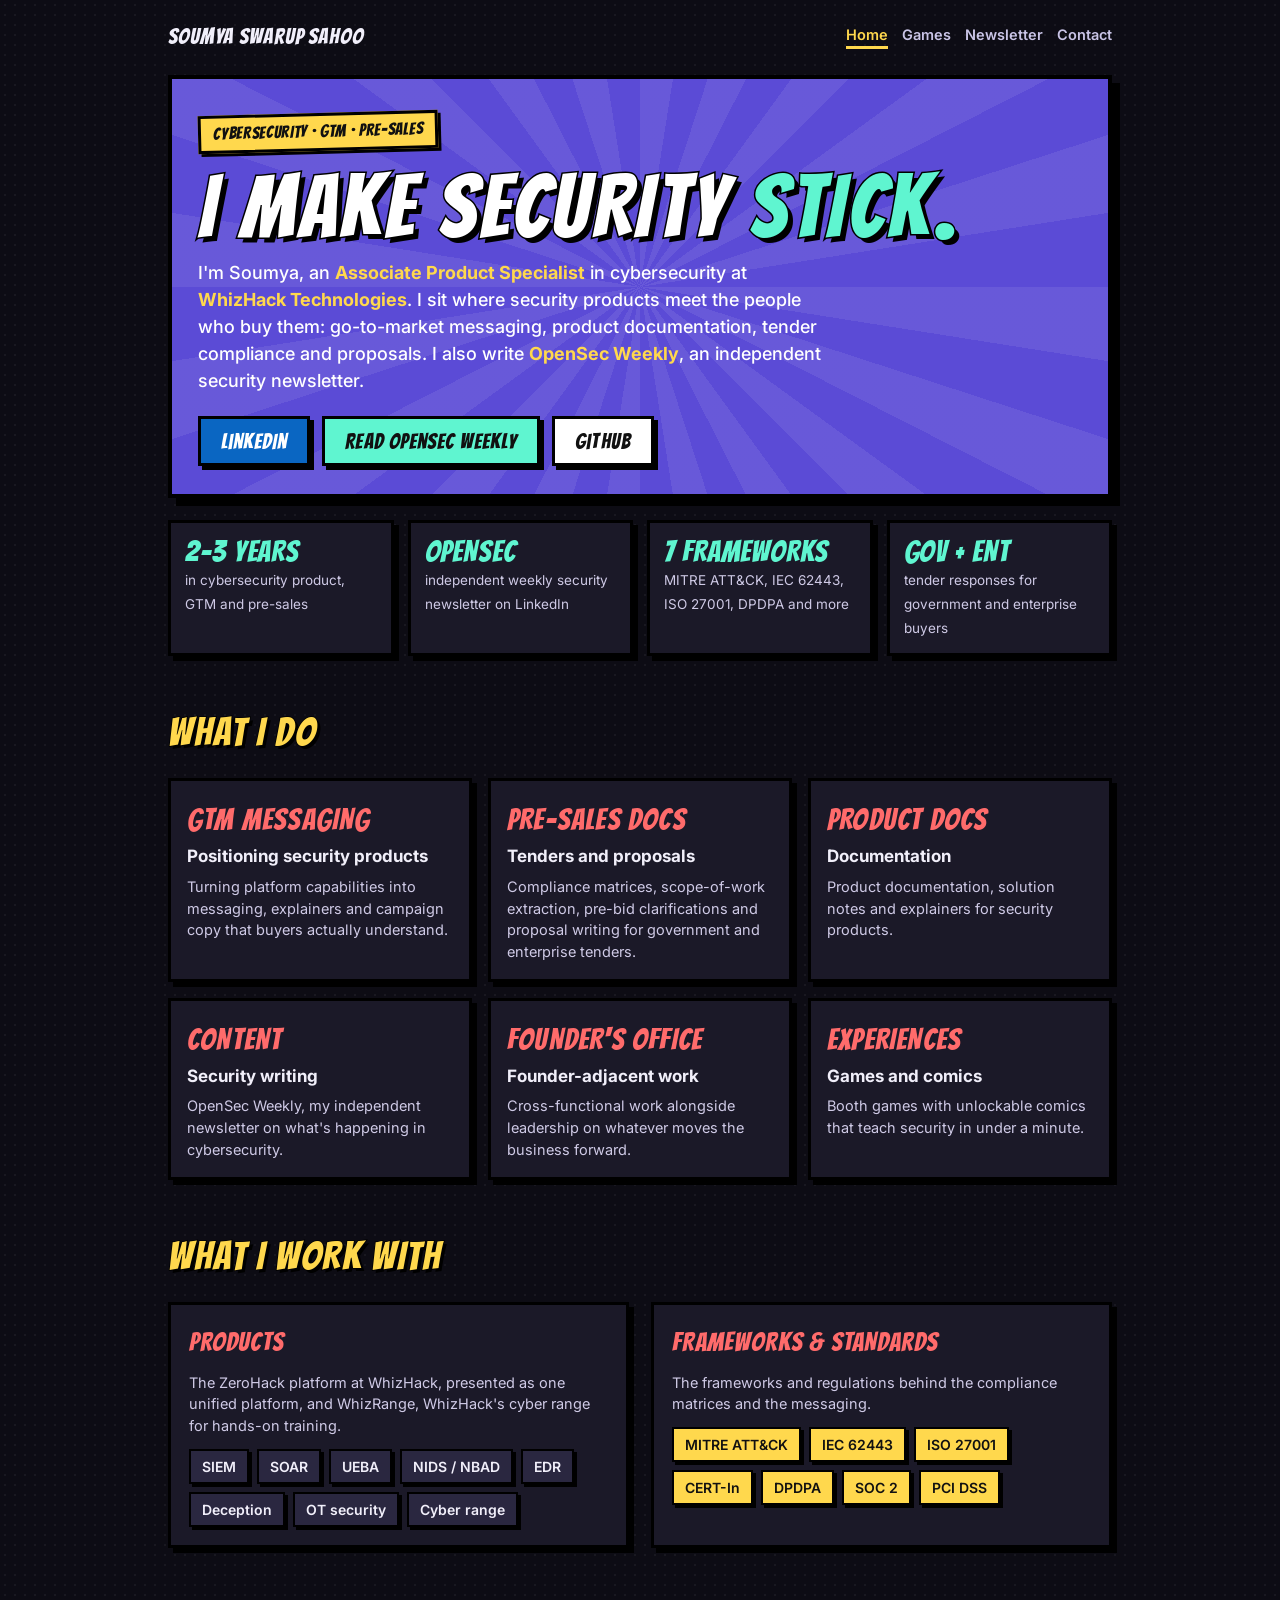
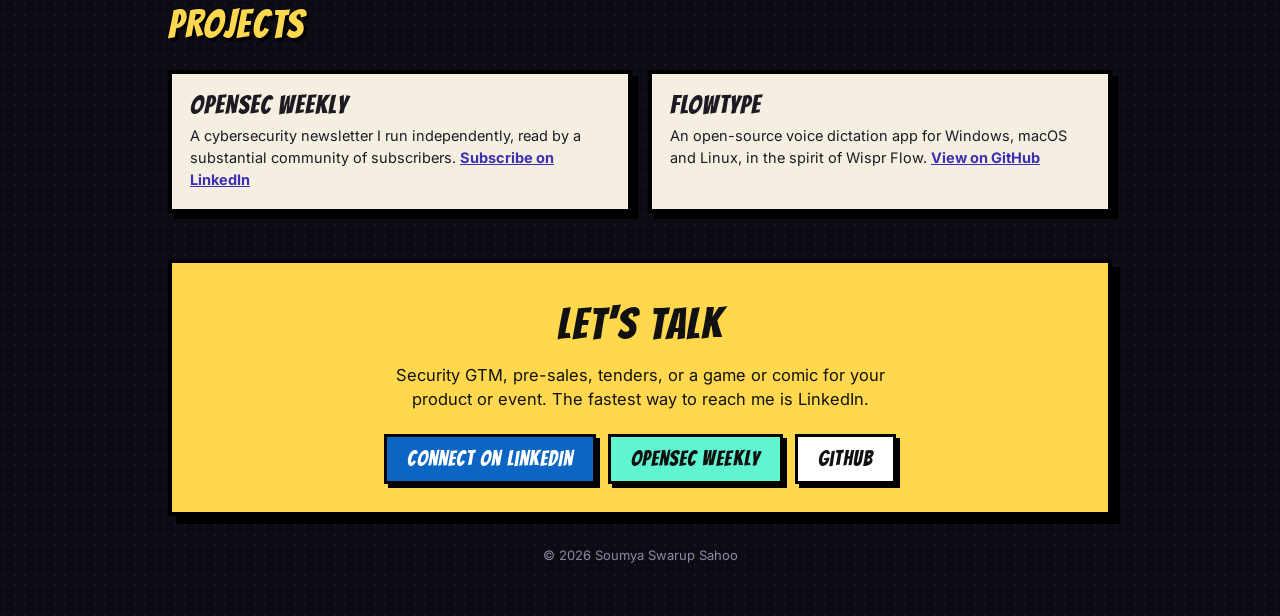
==== commit 2ed58ee6: "Portfolio: remove internal work details from the home page Co-Authored-By: Claude Opus 5.5 <noreply@" ====
--- a/index.html
+++ b/index.html
@@ -45,10 +45,10 @@
     <div class="xp">
       <div class="step"><div class="n bang">GTM MESSAGING</div><h4>Positioning security products</h4><p>Turning platform capabilities into messaging, explainers and campaign copy that buyers actually understand.</p></div>
       <div class="step"><div class="n bang">PRE-SALES DOCS</div><h4>Tenders and proposals</h4><p>Compliance matrices, scope-of-work extraction, pre-bid clarifications and proposal writing for government and enterprise tenders.</p></div>
-      <div class="step"><div class="n bang">PRODUCT DOCS</div><h4>Documentation</h4><p>Product documentation and solution notes, including research proposals for EDR and honeypot solutions.</p></div>
-      <div class="step"><div class="n bang">CONTENT</div><h4>Security writing</h4><p>OpenSec Weekly, plus company newsletter pieces like a Swiss Cheese Model take on ransomware defence.</p></div>
-      <div class="step"><div class="n bang">FOUNDER'S OFFICE</div><h4>Founder-adjacent work</h4><p>Cross-functional work with leadership, including business development research across Southeast Asia and the Middle East.</p></div>
-      <div class="step"><div class="n bang">EXPERIENCES</div><h4>Games, comics and CTFs</h4><p>Booth games with unlockable comics, and a GRC-themed CTF challenge (ProboCTF) built for Probo.</p></div>
+      <div class="step"><div class="n bang">PRODUCT DOCS</div><h4>Documentation</h4><p>Product documentation, solution notes and explainers for security products.</p></div>
+      <div class="step"><div class="n bang">CONTENT</div><h4>Security writing</h4><p>OpenSec Weekly, my independent newsletter on what's happening in cybersecurity.</p></div>
+      <div class="step"><div class="n bang">FOUNDER'S OFFICE</div><h4>Founder-adjacent work</h4><p>Cross-functional work alongside leadership on whatever moves the business forward.</p></div>
+      <div class="step"><div class="n bang">EXPERIENCES</div><h4>Games and comics</h4><p>Booth games with unlockable comics that teach security in under a minute.</p></div>
     </div>
   </section>
 
@@ -73,7 +73,6 @@
     <div class="work">
       <div class="card"><h3 class="bang">OPENSEC WEEKLY</h3><p>A cybersecurity newsletter I run independently, read by a substantial community of subscribers. <a href="https://www.linkedin.com/newsletters/opensec-weekly-7224090788576555011/" target="_blank" rel="noopener">Subscribe on LinkedIn</a></p></div>
       <div class="card"><h3 class="bang">FLOWTYPE</h3><p>An open-source voice dictation app for Windows, macOS and Linux, in the spirit of Wispr Flow. <a href="https://github.com/soumyaswarrup/FlowType" target="_blank" rel="noopener">View on GitHub</a></p></div>
-      <div class="card"><h3 class="bang">PROBOCTF</h3><p>A GRC-themed capture-the-flag challenge built for Probo, turning compliance into something people solve, not skim.</p></div>
     </div>
   </section>
 
--- a/site.css
+++ b/site.css
@@ -59,7 +59,7 @@
 .step h4{font-size:17px;margin:2px 0 6px}
 .step p{font-size:14.5px;color:#cfcae6}
 
-.work{display:grid;grid-template-columns:repeat(3,1fr);gap:16px}
+.work{display:grid;grid-template-columns:repeat(2,1fr);gap:16px}
 .card{background:#f4efe0;color:#1d1a24;border:4px solid #000;box-shadow:6px 6px 0 #000;padding:18px}
 .card h3{font-size:26px;line-height:1.05;margin-bottom:6px}
 .card p{font-size:14.5px}
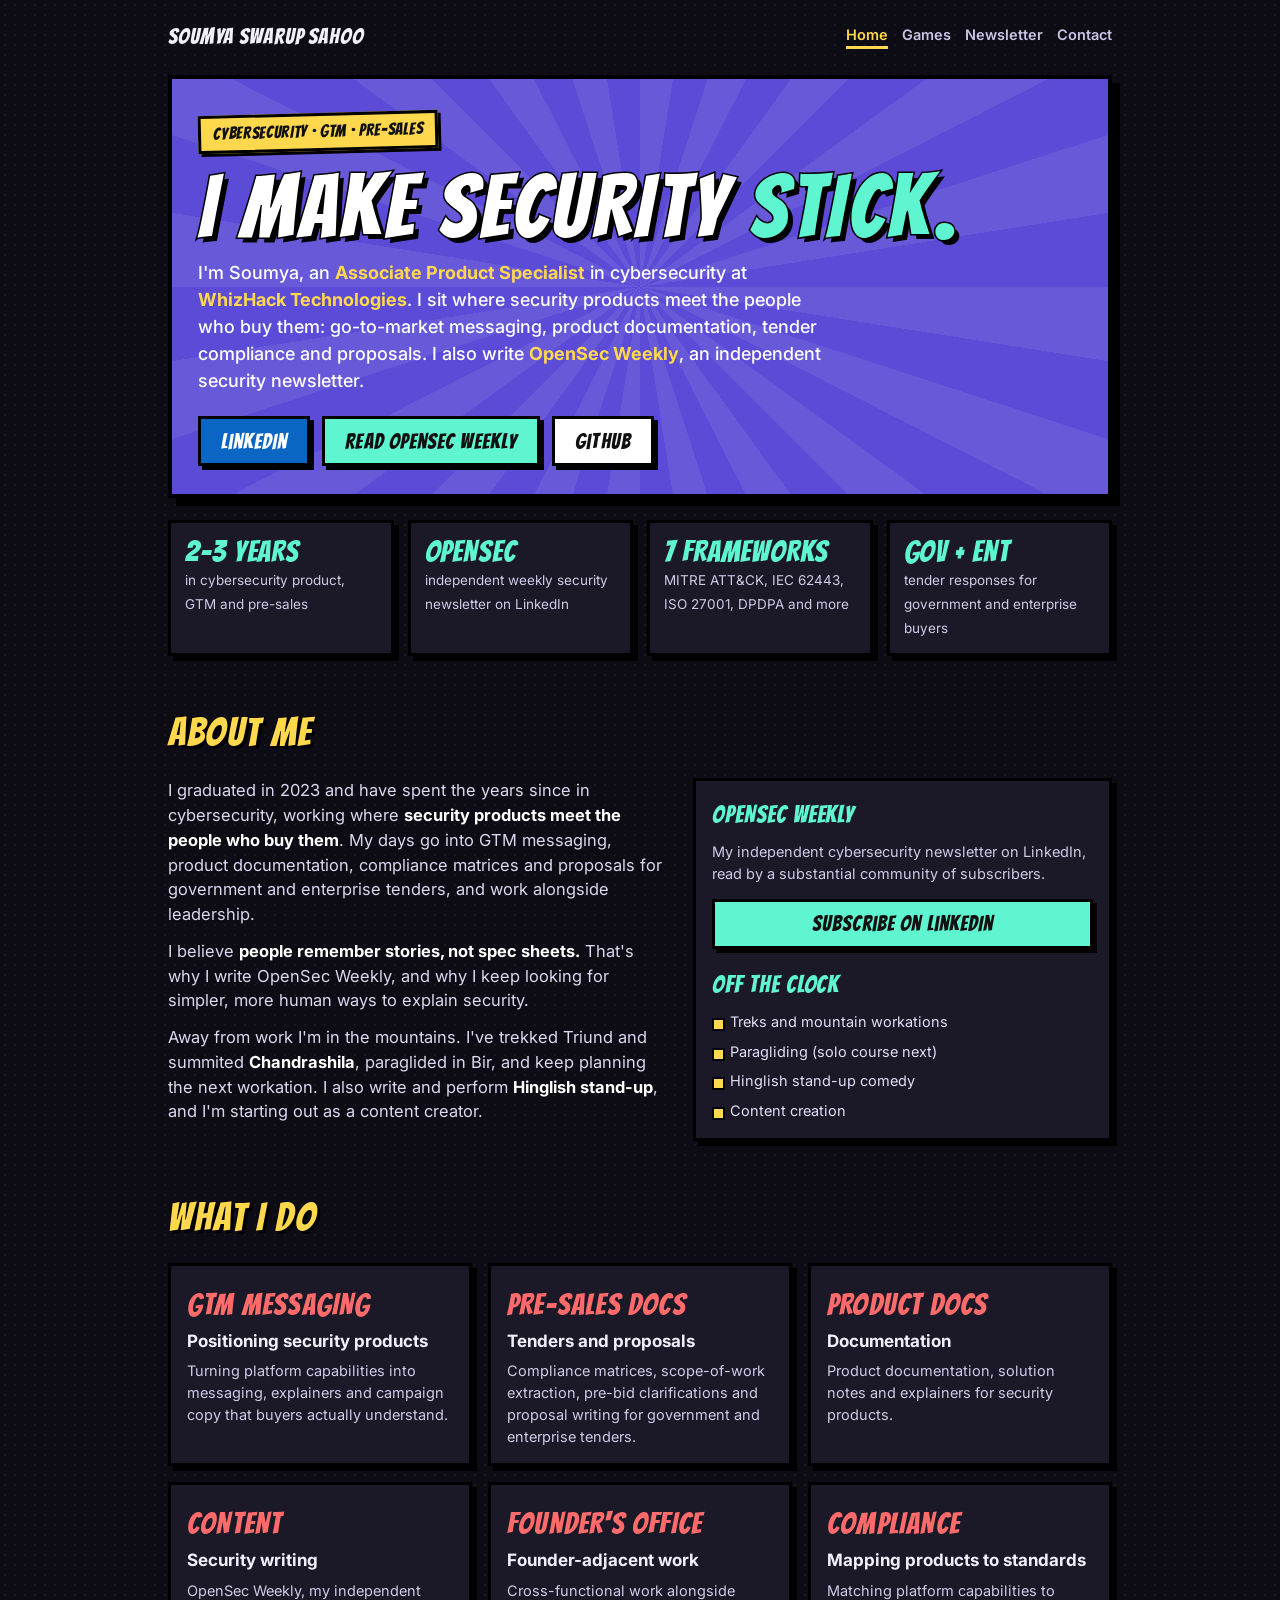
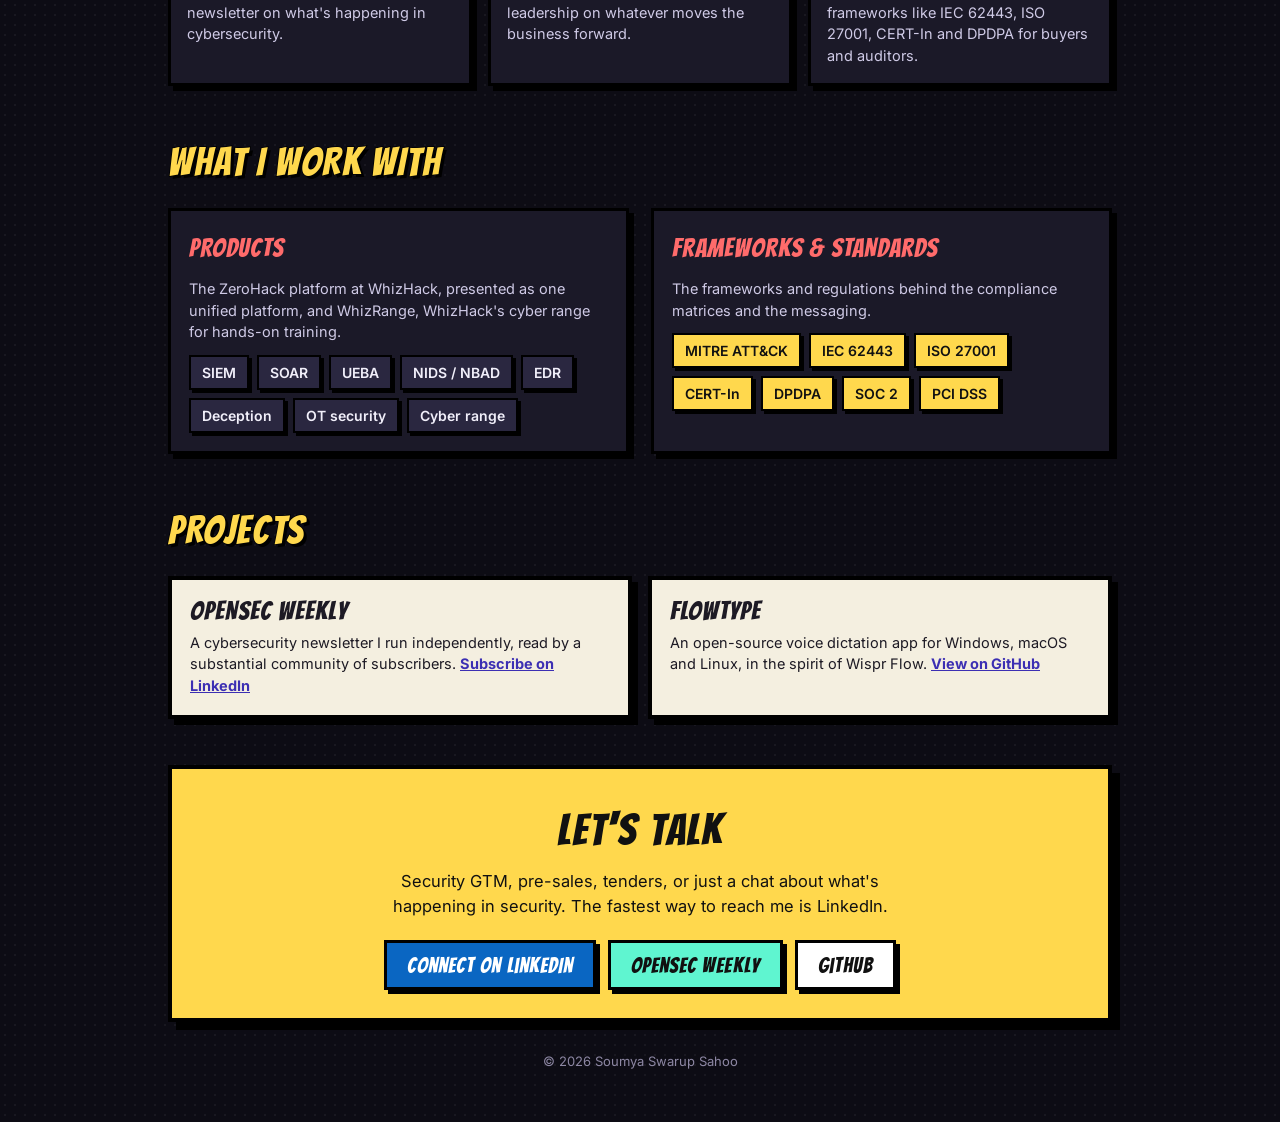
==== commit 22beb843: "Portfolio home: About me section, games kept only in the Games tab Co-Authored-By: Claude Opus 5.5 <" ====
--- a/index.html
+++ b/index.html
@@ -7,7 +7,7 @@
 <meta name="description" content="Soumya Swarup Sahoo: Associate Product Specialist in cybersecurity at WhizHack. GTM messaging, product documentation, tender compliance and proposals. Writes OpenSec Weekly.">
 <meta name="theme-color" content="#0d0c14">
 <meta property="og:title" content="Soumya Swarup Sahoo">
-<meta property="og:description" content="Cybersecurity GTM, pre-sales and product, plus games and comics that make security stick.">
+<meta property="og:description" content="Cybersecurity GTM, pre-sales and product. Writes OpenSec Weekly.">
 <meta property="og:url" content="https://soumyaswarrup.github.io/">
 <meta property="og:image" content="https://soumyaswarrup.github.io/decoy-dash/art/og.jpg">
 <meta name="twitter:card" content="summary_large_image">
@@ -40,6 +40,24 @@
     <div class="fact"><b>GOV + ENT</b><span>tender responses for government and enterprise buyers</span></div>
   </div>
 
+  <section id="about">
+    <div class="sh"><h2 class="bang">ABOUT ME</h2></div>
+    <div class="about">
+      <div class="text">
+        <p>I graduated in 2023 and have spent the years since in cybersecurity, working where <b>security products meet the people who buy them</b>. My days go into GTM messaging, product documentation, compliance matrices and proposals for government and enterprise tenders, and work alongside leadership.</p>
+        <p>I believe <b>people remember stories, not spec sheets.</b> That's why I write OpenSec Weekly, and why I keep looking for simpler, more human ways to explain security.</p>
+        <p>Away from work I'm in the mountains. I've trekked Triund and summited <b>Chandrashila</b>, paraglided in Bir, and keep planning the next workation. I also write and perform <b>Hinglish stand-up</b>, and I'm starting out as a content creator.</p>
+      </div>
+      <div class="skills">
+        <h4 class="bang">OPENSEC WEEKLY</h4>
+        <p style="font-size:14.5px;color:#cfcae6;margin-bottom:14px">My independent cybersecurity newsletter on LinkedIn, read by a substantial community of subscribers.</p>
+        <a class="btn teal" style="width:100%" href="https://www.linkedin.com/newsletters/opensec-weekly-7224090788576555011/" target="_blank" rel="noopener">Subscribe on LinkedIn</a>
+        <h4 class="bang" style="margin-top:18px">OFF THE CLOCK</h4>
+        <ul><li>Treks and mountain workations</li><li>Paragliding (solo course next)</li><li>Hinglish stand-up comedy</li><li>Content creation</li></ul>
+      </div>
+    </div>
+  </section>
+
   <section id="what">
     <div class="sh"><h2 class="bang">WHAT I DO</h2></div>
     <div class="xp">
@@ -48,7 +66,7 @@
       <div class="step"><div class="n bang">PRODUCT DOCS</div><h4>Documentation</h4><p>Product documentation, solution notes and explainers for security products.</p></div>
       <div class="step"><div class="n bang">CONTENT</div><h4>Security writing</h4><p>OpenSec Weekly, my independent newsletter on what's happening in cybersecurity.</p></div>
       <div class="step"><div class="n bang">FOUNDER'S OFFICE</div><h4>Founder-adjacent work</h4><p>Cross-functional work alongside leadership on whatever moves the business forward.</p></div>
-      <div class="step"><div class="n bang">EXPERIENCES</div><h4>Games and comics</h4><p>Booth games with unlockable comics that teach security in under a minute.</p></div>
+      <div class="step"><div class="n bang">COMPLIANCE</div><h4>Mapping products to standards</h4><p>Matching platform capabilities to frameworks like IEC 62443, ISO 27001, CERT-In and DPDPA for buyers and auditors.</p></div>
     </div>
   </section>
 
@@ -80,7 +98,7 @@
   <section id="contact">
     <div class="contact">
       <h2 class="bang">LET'S TALK</h2>
-      <p>Security GTM, pre-sales, tenders, or a game or comic for your product or event. The fastest way to reach me is LinkedIn.</p>
+      <p>Security GTM, pre-sales, tenders, or just a chat about what's happening in security. The fastest way to reach me is LinkedIn.</p>
       <div class="cta"><a class="btn li" href="https://www.linkedin.com/in/soumyaswarrup/" target="_blank" rel="noopener">Connect on LinkedIn</a><a class="btn teal" href="https://www.linkedin.com/newsletters/opensec-weekly-7224090788576555011/" target="_blank" rel="noopener">OpenSec Weekly</a><a class="btn gh" href="https://github.com/soumyaswarrup" target="_blank" rel="noopener">GitHub</a></div>
     </div>
   </section>
